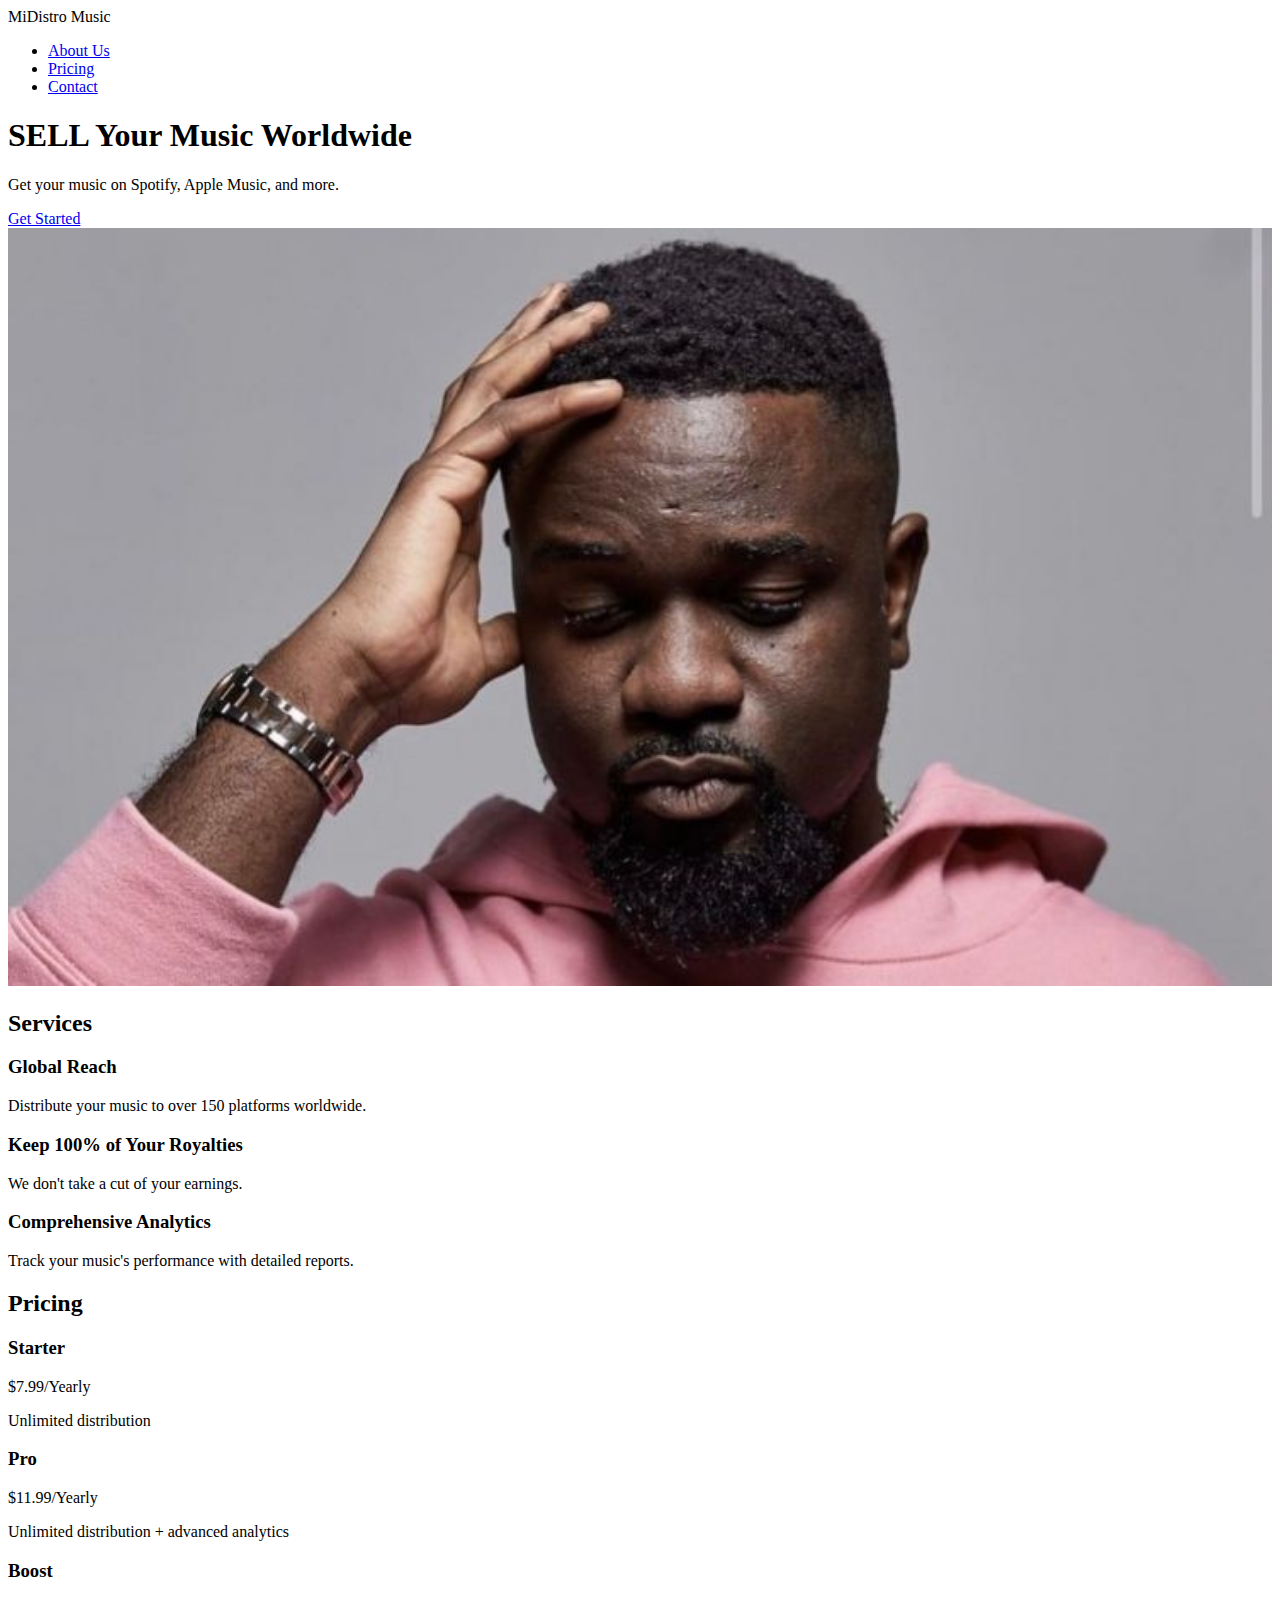
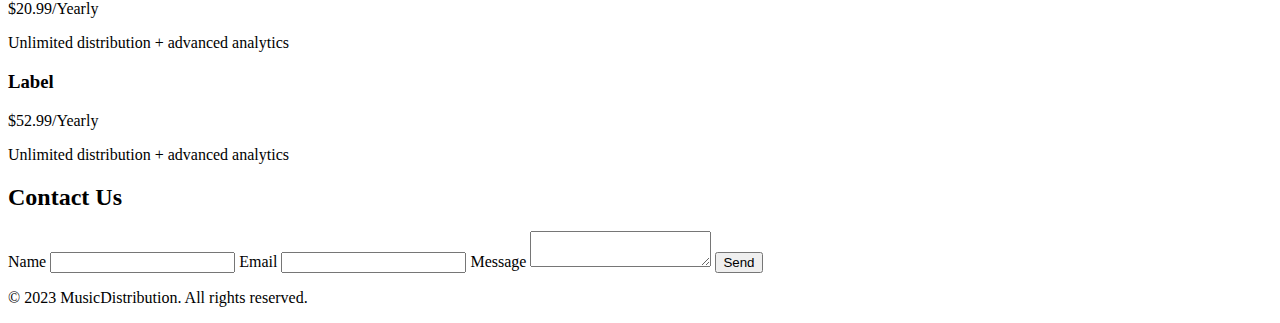
==== home.html @ 0d047609 "landing page midstromusic" ====
<!DOCTYPE html>
<html lang="en">
<head>
    <meta charset="UTF-8">
    <meta name="viewport" content="width=device-width, initial-scale=1.0">
    <title>Music Distribution Landing Page</title>
    <link rel="stylesheet" href="styles.css">
</head>
<body>
    <header>
        <nav>
            <div class="logo">MiDistro Music</div>
            <ul>
                <li><a href="#about">About Us</a></li>
                <li><a href="#pricing">Pricing</a></li>
                <li><a href="#contact">Contact</a></li>
            </ul>
        </nav>
    </header>
    <section class="hero">
        <div class="hero-content">
            <h1>SELL Your Music Worldwide</h1>
            <p>Get your music on Spotify, Apple Music, and more.</p>
            <a href="#signup" class="cta-button">Get Started</a>
        </div>
        <div class="slideshow-container">
            <div class="mySlides fade">
                <img src="images/sark1.jpg" style="width:100%">
            </div>
            <div class="mySlides fade">
                <img src="images/beeztrap.jpg" style="width:100%">
            </div>
            <div class="mySlides fade">
                <img src="images/kwesi.jpg" style="width:100%">
            </div>
        </div>
    </section>
    <script>
        let slideIndex = 0;
        showSlides();

        function showSlides() {
            let i;
            let slides = document.getElementsByClassName("mySlides");
            for (i = 0; i < slides.length; i++) {
                slides[i].style.display = "none";  
            }
            slideIndex++;
            if (slideIndex > slides.length) {slideIndex = 1}    
            slides[slideIndex-1].style.display = "block";  
            setTimeout(showSlides, 2000); // Change image every 2 seconds
        }
    </script>
    <section id="features">
        <h2>Services</h2>
        <div class="feature">
            <h3>Global Reach</h3>
            <p>Distribute your music to over 150 platforms worldwide.</p>
        </div>
        <div class="feature">
            <h3>Keep 100% of Your Royalties</h3>
            <p>We don't take a cut of your earnings.</p>
        </div>
        <div class="feature">
            <h3>Comprehensive Analytics</h3>
            <p>Track your music's performance with detailed reports.</p>
        </div>
    </section>
    <section id="pricing">
        <h2>Pricing</h2>
        <div class="pricing-plan">
            <h3>Starter</h3>
            <p>$7.99/Yearly</p>
            <p>Unlimited distribution</p>
        </div>
        <div class="pricing-plan">
            <h3>Pro</h3>
            <p>$11.99/Yearly</p>
            <p>Unlimited distribution + advanced analytics</p>
        </div>
        <div class="pricing-plan">
            <h3>Boost</h3>
            <p>$20.99/Yearly</p>
            <p>Unlimited distribution + advanced analytics</p>
        </div>
        <div class="pricing-plan">
            <h3>Label</h3>
            <p>$52.99/Yearly</p>
            <p>Unlimited distribution + advanced analytics</p>
        </div>
    </section>
    <section id="contact">
        <h2>Contact Us</h2>
        <form>
            <label for="name">Name</label>
            <input type="text" id="name" name="name" required>
            <label for="email">Email</label>
            <input type="email" id="email" name="email" required>
            <label for="message">Message</label>
            <textarea id="message" name="message" required></textarea>
            <button type="submit">Send</button>
            <link rel="stylesheet" href="style.css">
        </form>
    </section>
    <footer>
        <p>&copy; 2023 MusicDistribution. All rights reserved.</p>
    </footer>
    <script src="scripts.js"></script>
</body>
</html>
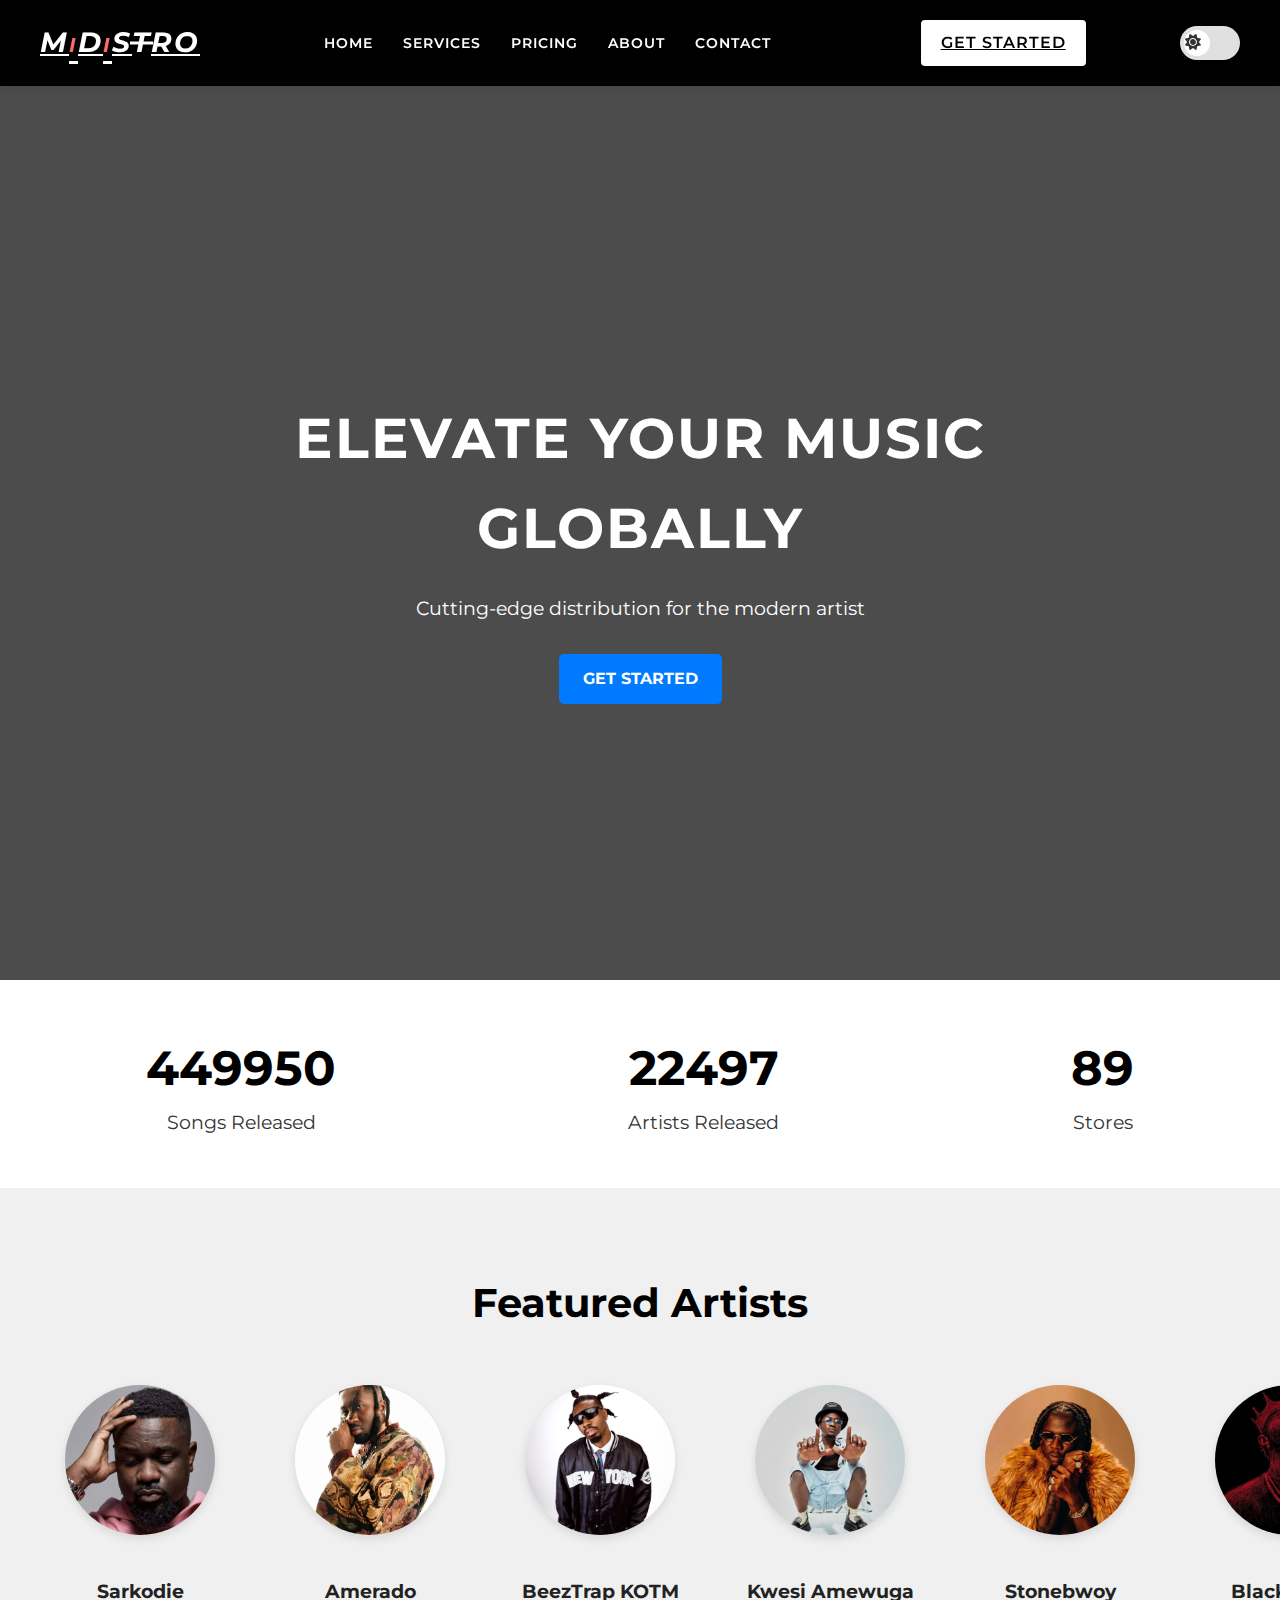
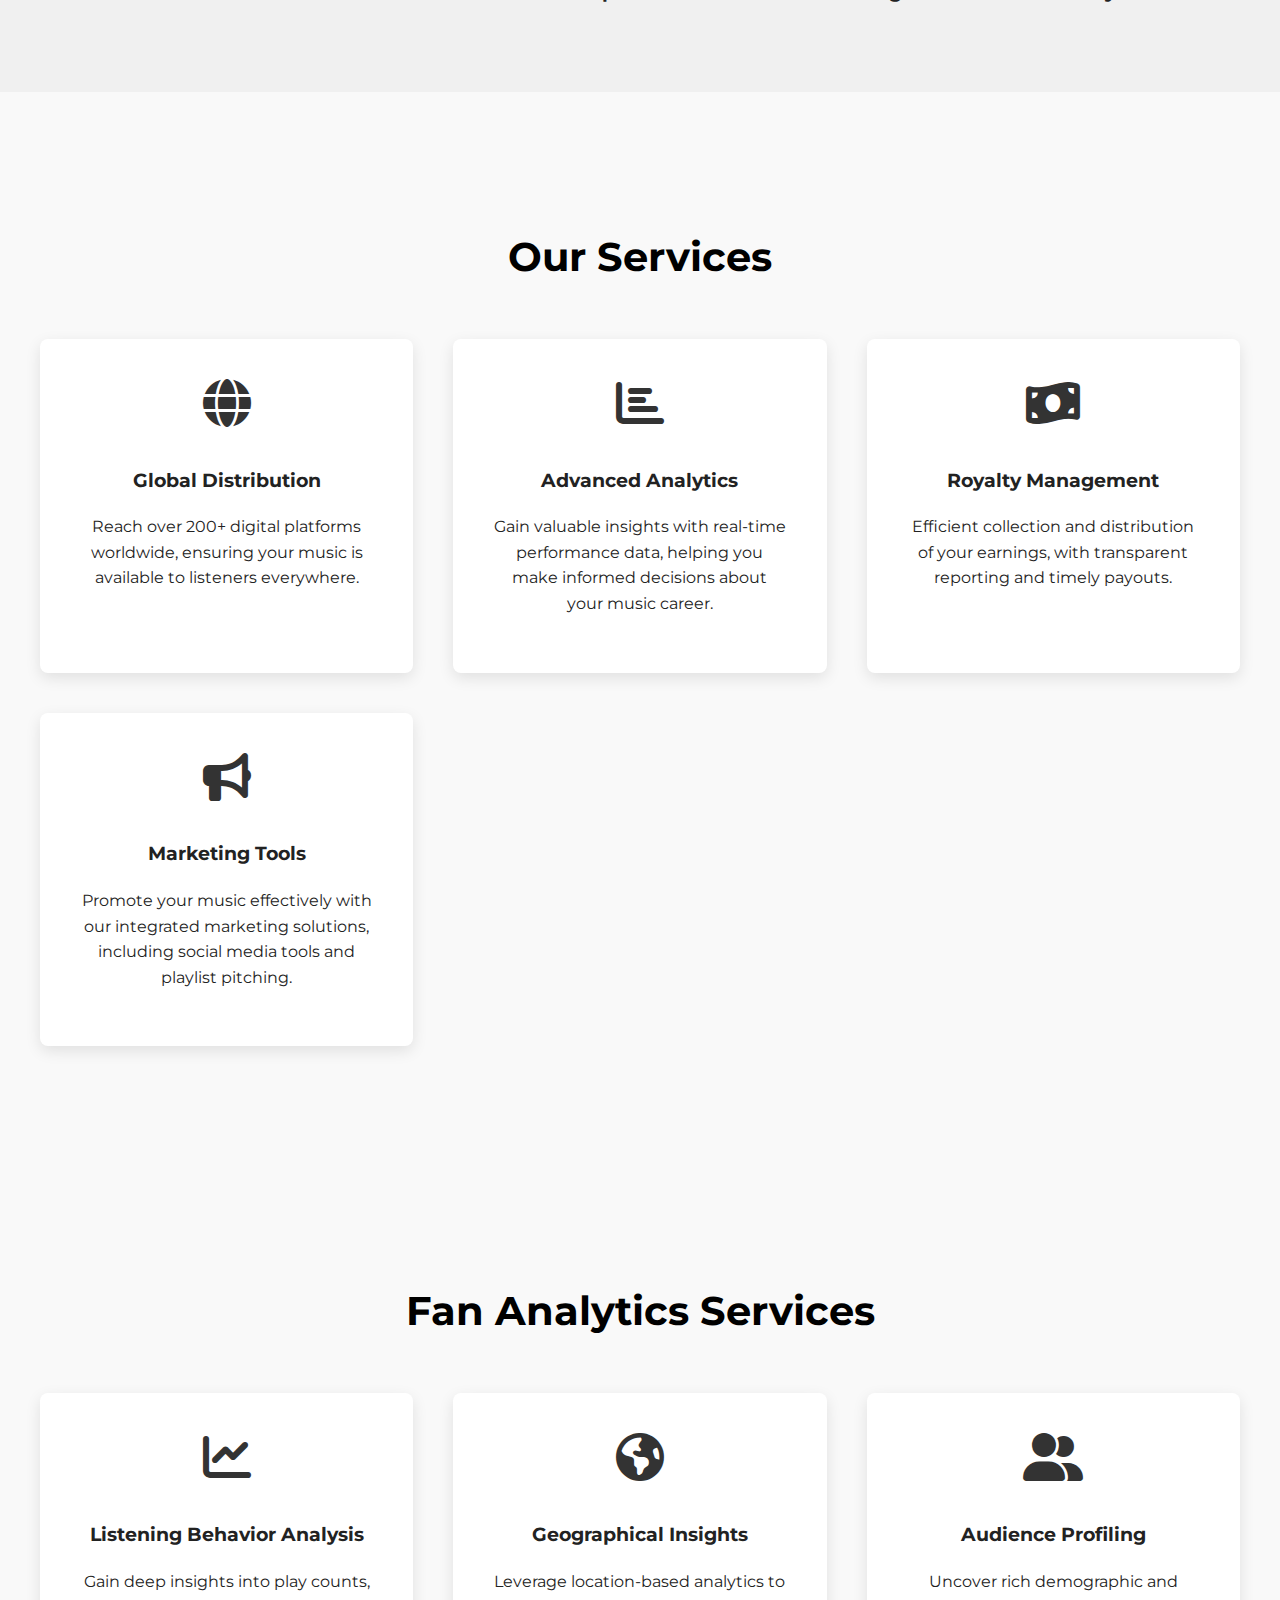
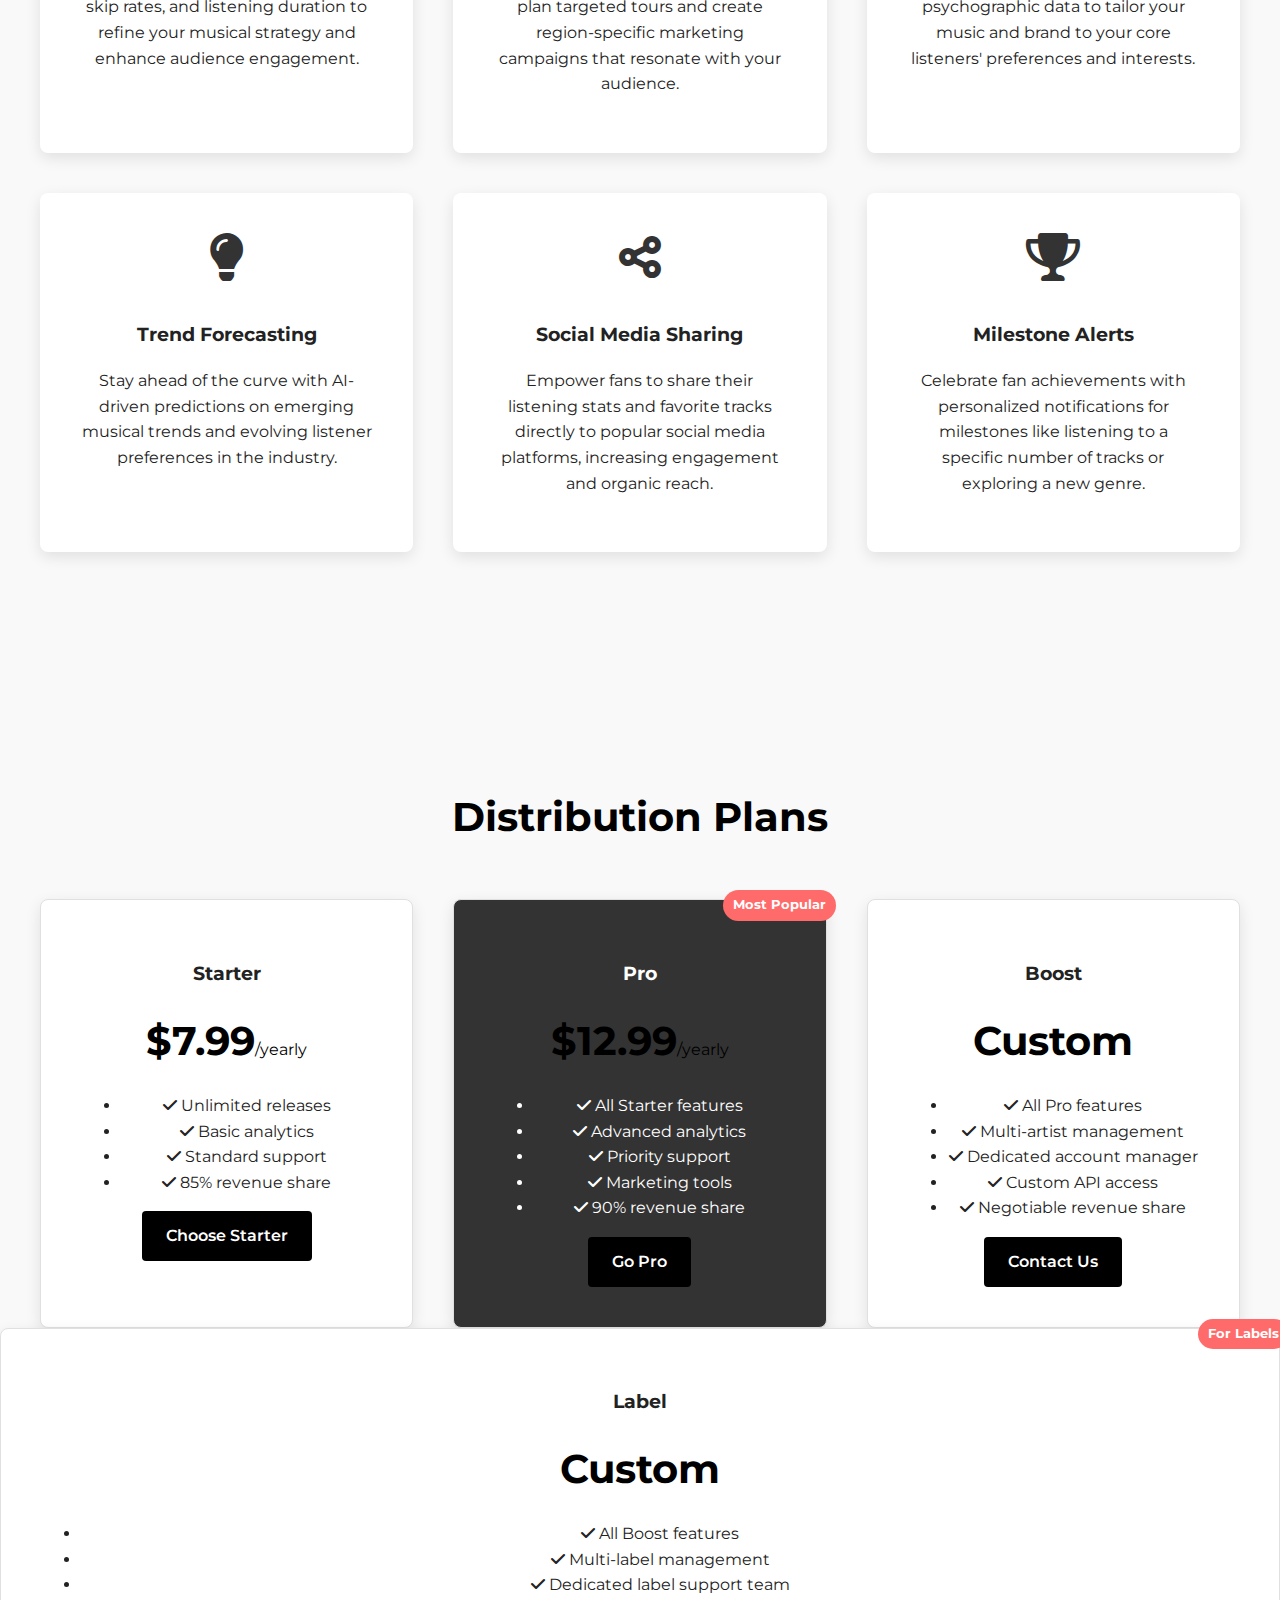
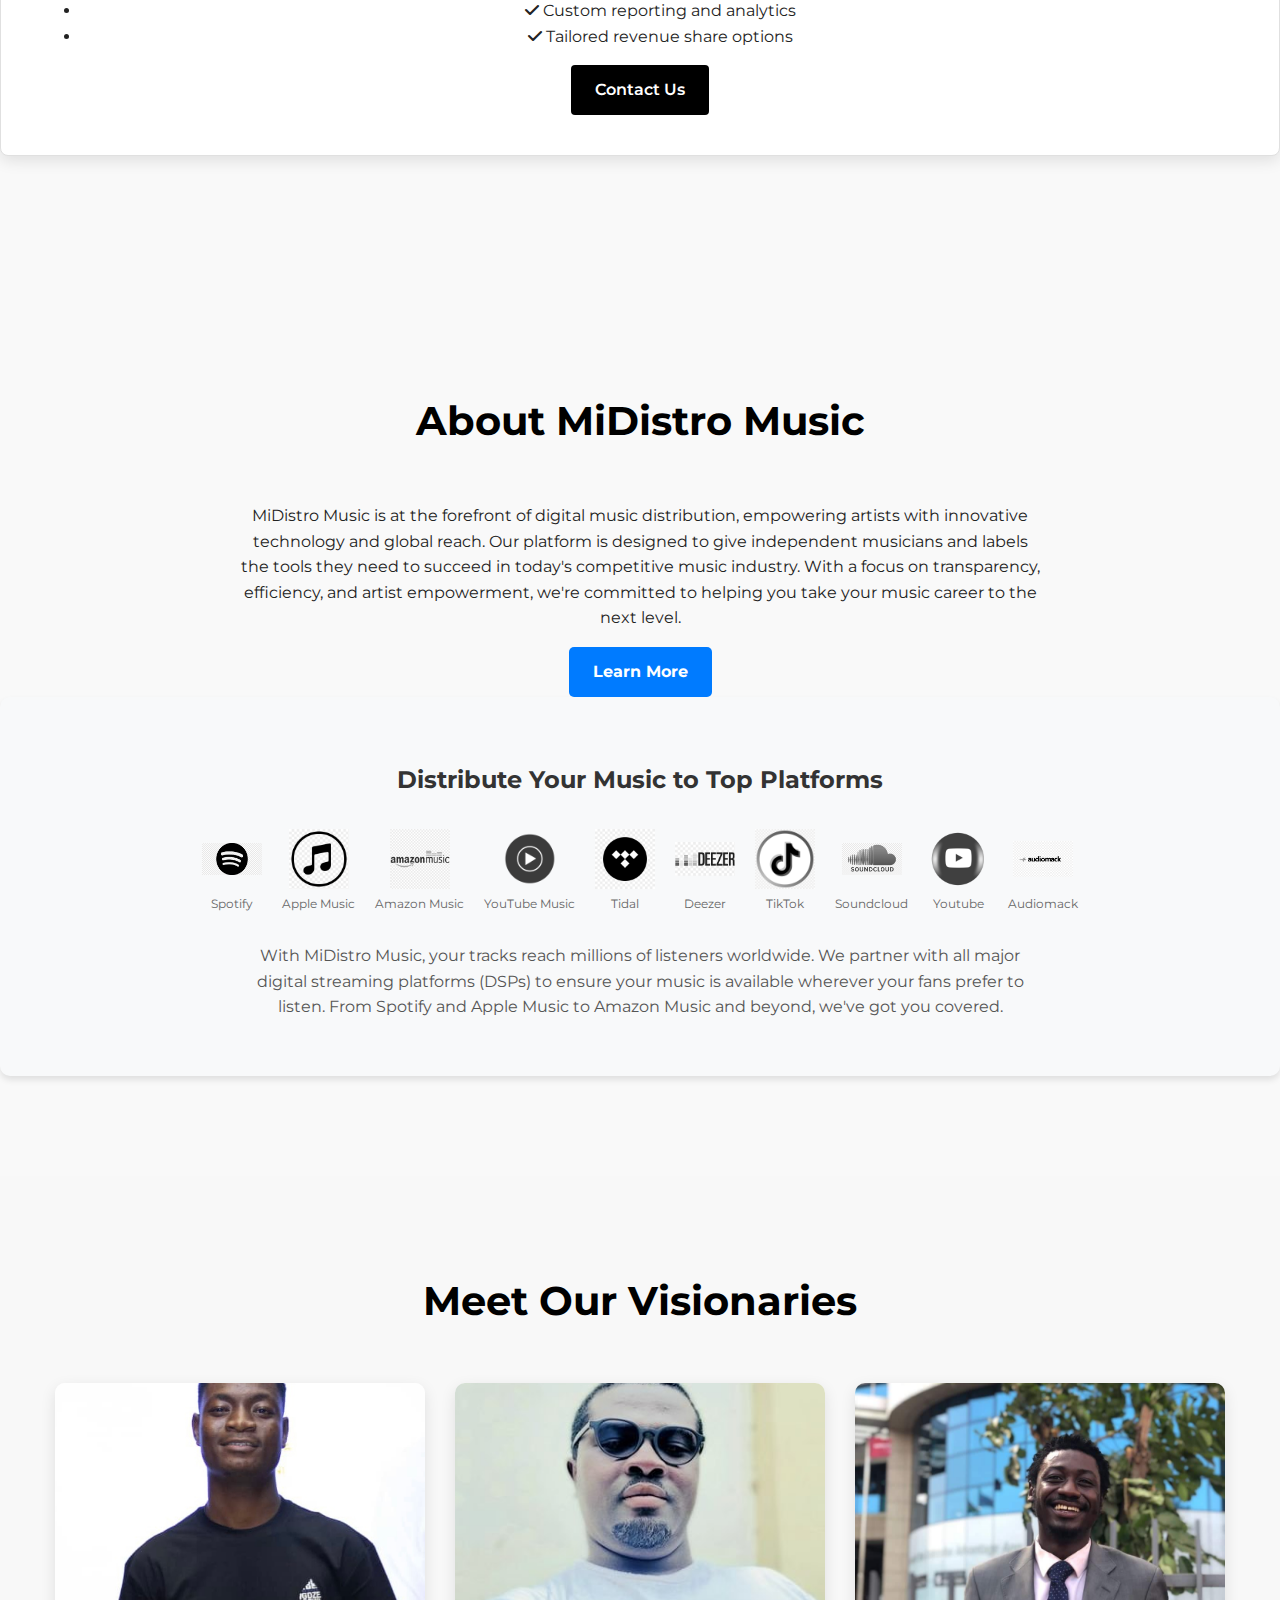
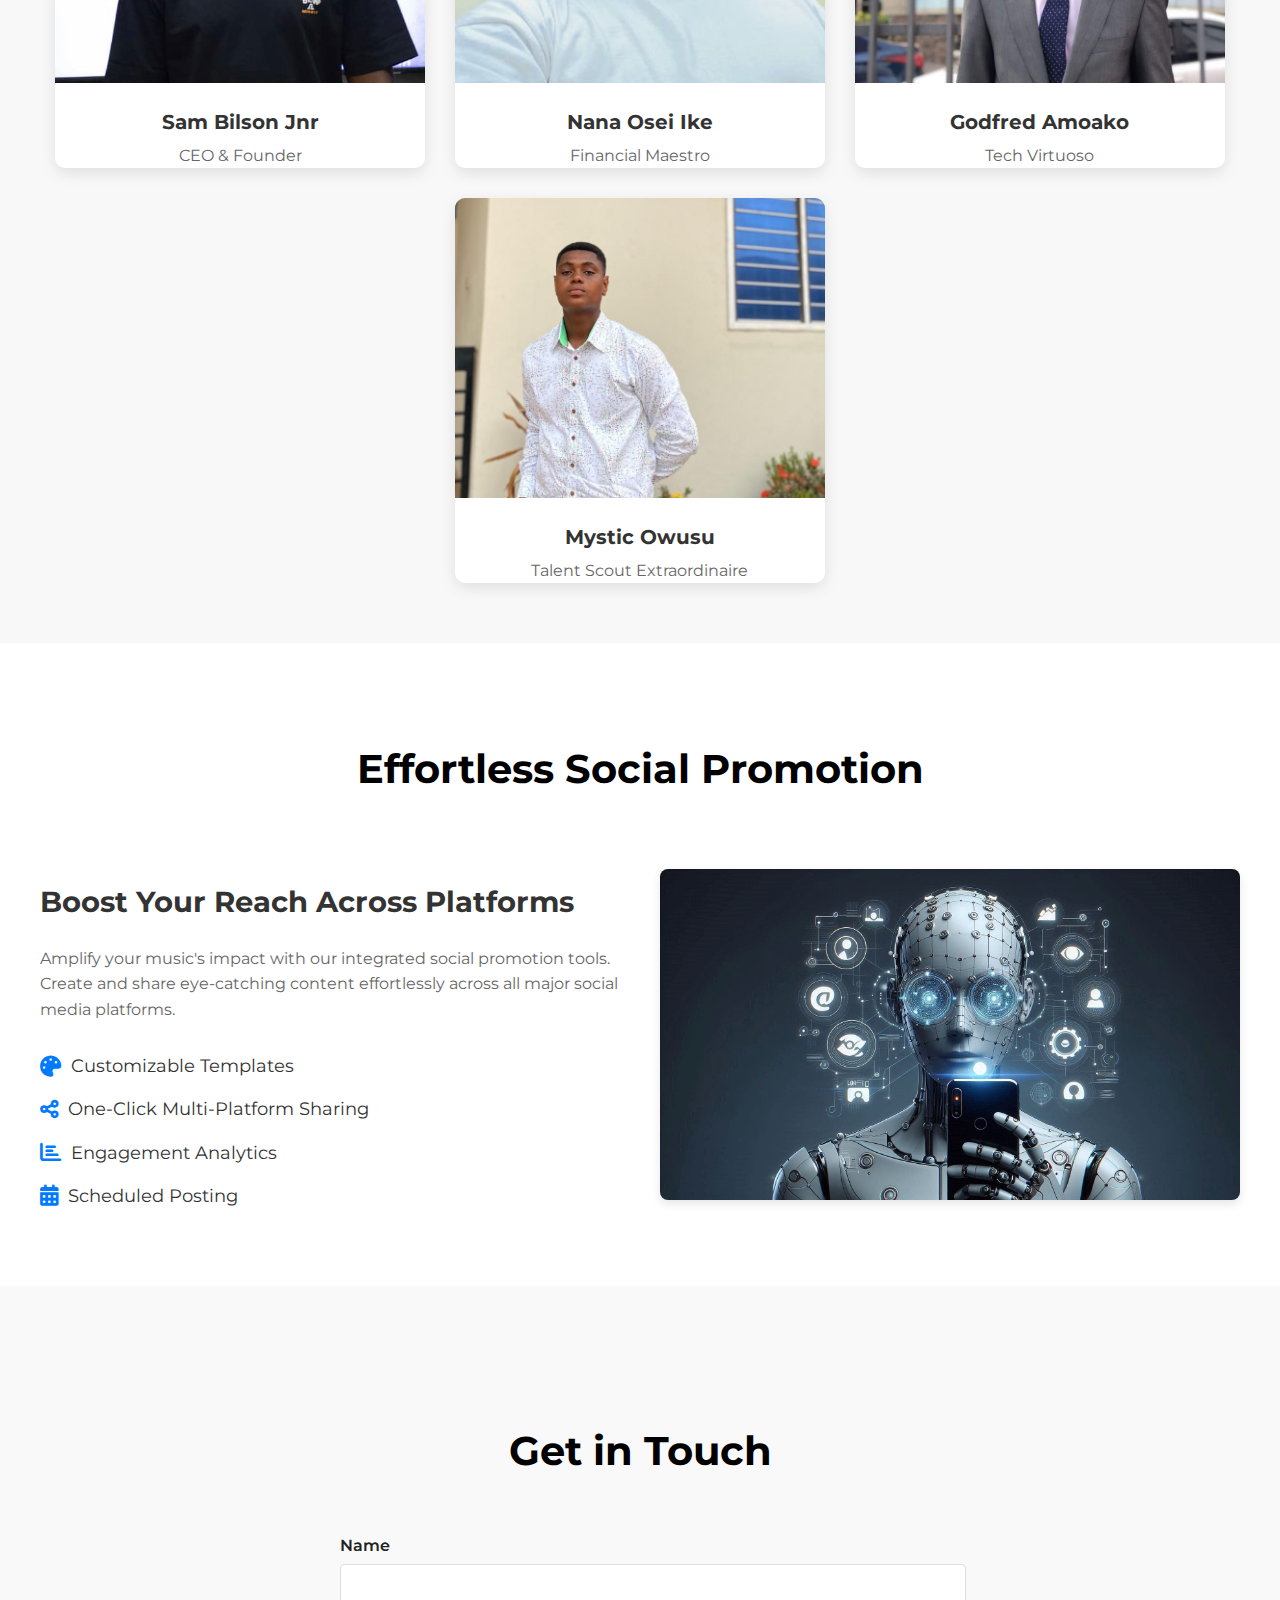
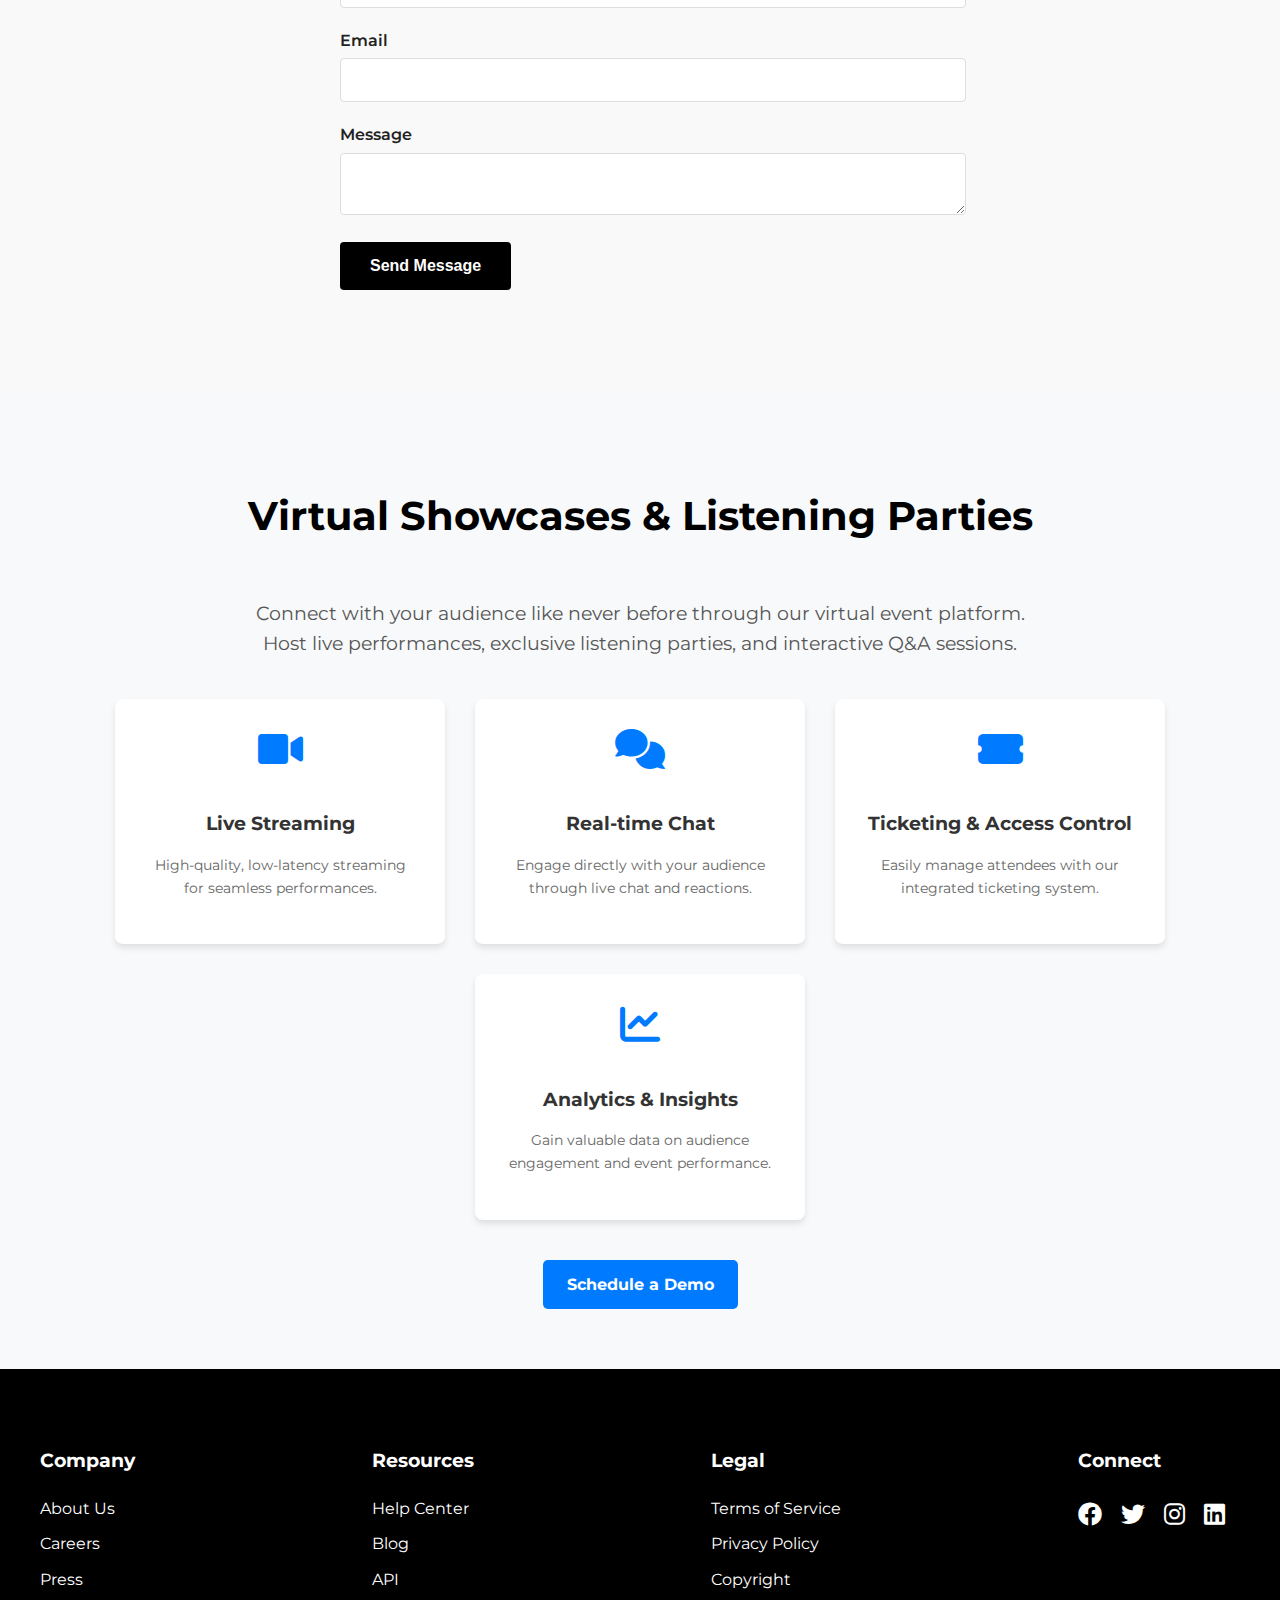
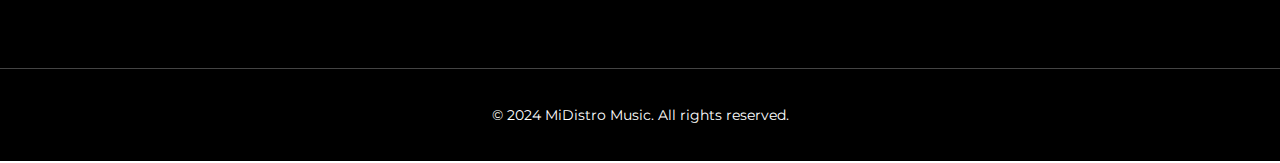
==== commit 9f35cc70: "home html" ====
--- a/home.html
+++ b/home.html
@@ -3,108 +3,1322 @@
 <head>
     <meta charset="UTF-8">
     <meta name="viewport" content="width=device-width, initial-scale=1.0">
-    <title>Music Distribution Landing Page</title>
+    <title>MiDistro Music - Advanced Global Music Distribution</title>
     <link rel="stylesheet" href="styles.css">
+    <link rel="stylesheet" href="https://cdnjs.cloudflare.com/ajax/libs/font-awesome/6.0.0-beta3/css/all.min.css">
+    <link href="https://fonts.googleapis.com/css2?family=Montserrat:wght@300;400;600;700&display=swap" rel="stylesheet">
+    <style>
+        :root {
+            --primary-color: #000000;
+            --secondary-color: #FFFFFF;
+            --accent-color: #333333;
+            --text-color: #222222;
+        }
+        body {
+            font-family: 'Montserrat', sans-serif;
+            color: var(--text-color);
+            background-color: var(--secondary-color);
+            line-height: 1.6;
+            margin: 0;
+            padding: 0;
+        }
+        header {
+            background-color: var(--primary-color);
+            padding: 20px 0;
+            position: fixed;
+            width: 100%;
+            top: 0;
+            z-index: 1000;
+            box-shadow: 0 2px 10px rgba(0,0,0,0.1);
+        }
+        nav {
+            display: flex;
+            justify-content: space-between;
+            align-items: center;
+            max-width: 1200px;
+            margin: 0 auto;
+            padding: 0 20px;
+        }
+        .logo {
+            font-size: 28px;
+            font-weight: 700;
+            color: var(--secondary-color);
+            text-decoration: none;
+            letter-spacing: 2px;
+            text-transform: uppercase;
+            font-style: italic;
+            text-shadow: 2px 2px 4px rgba(0,0,0,0.3);
+            transition: all 0.3s ease;
+        }
+        .logo:hover {
+            transform: scale(1.05);
+            text-shadow: 3px 3px 6px rgba(0,0,0,0.5);
+        }
+        .logo .highlight-i,
+        .logo .highlight-t {
+            display: inline-block;
+            position: relative;
+        }
+        .logo .highlight-i {
+            font-size: 0.7em;
+            color: #ff6b6b;
+        }
+        .logo .highlight-i::after {
+            content: '';
+            position: absolute;
+            width: 100%;
+            height: 3px;
+            background-color: var(--secondary-color);
+            bottom: -2px;
+            left: 0;
+        }
+        .logo .highlight-t::before {
+            content: '';
+            position: absolute;
+            width: 120%;
+            height: 3px;
+            background-color: var(--secondary-color);
+            top: 50%;
+            left: -10%;
+            transform: translateY(-50%);
+        }
+        nav ul {
+            display: flex;
+            list-style-type: none;
+            margin: 0;
+            padding: 0;
+        }
+        nav ul li {
+            margin-left: 30px;
+        }
+        nav ul li a {
+            color: var(--secondary-color);
+            text-decoration: none;
+            font-weight: 600;
+            font-size: 14px;
+            text-transform: uppercase;
+            letter-spacing: 1px;
+            transition: color 0.3s ease;
+        }
+        nav ul li a:hover {
+            color: #888;
+        }
+        .cta-buttons {
+            display: flex;
+            align-items: center;
+        }
+        .login-btn, .signup-btn {
+            padding: 10px 20px;
+            border-radius: 4px;
+            font-weight: 600;
+            text-transform: uppercase;
+            letter-spacing: 1px;
+            transition: all 0.3s ease;
+        }
+        .login-btn {
+            color: var(--secondary-color);
+            margin-right: 15px;
+        }
+        .signup-btn {
+            background-color: var(--secondary-color);
+            color: var(--primary-color);
+        }
+        .signup-btn:hover {
+            background-color: #f0f0f0;
+        }
+        .main-content {
+            padding-top: 80px;
+        }
+        .hero {
+            background: linear-gradient(rgba(0,0,0,0.7), rgba(0,0,0,0.7)), url('images/hero-bg.jpg') no-repeat center center/cover;
+            height: 100vh;
+            display: flex;
+            align-items: center;
+            justify-content: center;
+            text-align: center;
+            color: var(--secondary-color);
+        }
+        .hero-content {
+            max-width: 800px;
+            padding: 0 20px;
+        }
+        .hero h1 {
+            font-size: 3.5rem;
+            margin-bottom: 20px;
+            text-transform: uppercase;
+            letter-spacing: 2px;
+        }
+        .hero p {
+            font-size: 1.2rem;
+            margin-bottom: 30px;
+        }
+        .cta-button {
+            display: inline-block;
+            padding: 15px 30px;
+            background-color: var(--secondary-color);
+            color: var(--primary-color);
+            text-decoration: none;
+            font-weight: 600;
+            border-radius: 4px;
+            transition: all 0.3s ease;
+        }
+        .cta-button:hover {
+            background-color: var(--accent-color);
+            color: var(--secondary-color);
+        }
+        .section {
+            padding: 100px 0;
+            background-color: #f9f9f9;
+        }
+        .section h2 {
+            text-align: center;
+            font-size: 2.5rem;
+            margin-bottom: 50px;
+            color: var(--primary-color);
+        }
+        .services-grid, .pricing-grid {
+            display: grid;
+            grid-template-columns: repeat(auto-fit, minmax(280px, 1fr));
+            gap: 40px;
+            max-width: 1200px;
+            margin: 0 auto;
+            padding: 0 20px;
+        }
+        .service-item, .pricing-plan {
+            background-color: var(--secondary-color);
+            padding: 40px;
+            border-radius: 8px;
+            text-align: center;
+            transition: all 0.3s ease;
+            box-shadow: 0 5px 15px rgba(0,0,0,0.1);
+        }
+        .service-item:hover, .pricing-plan:hover {
+            transform: translateY(-5px);
+            box-shadow: 0 8px 20px rgba(0,0,0,0.15);
+        }
+        .service-item i {
+            font-size: 3rem;
+            color: var(--accent-color);
+            margin-bottom: 20px;
+        }
+        .pricing-plan {
+            border: 1px solid #e0e0e0;
+            position: relative;
+        }
+        .pricing-plan.featured {
+            background-color: var(--accent-color);
+            color: var(--secondary-color);
+        }
+        .price {
+            font-size: 2.5rem;
+            font-weight: 700;
+            margin: 20px 0;
+            color: var(--primary-color);
+        }
+        .price span {
+            font-size: 1rem;
+            font-weight: 400;
+        }
+        .plan-btn {
+            display: inline-block;
+            padding: 12px 24px;
+            background-color: var(--primary-color);
+            color: var(--secondary-color);
+            text-decoration: none;
+            border-radius: 4px;
+            transition: all 0.3s ease;
+            font-weight: 600;
+        }
+        .plan-btn:hover {
+            background-color: var(--accent-color);
+        }
+        .plan-label {
+            position: absolute;
+            top: -10px;
+            right: -10px;
+            background-color: #ff6b6b;
+            color: white;
+            padding: 5px 10px;
+            font-size: 0.8rem;
+            font-weight: bold;
+            border-radius: 20px;
+        }
+        .about-content {
+            max-width: 800px;
+            margin: 0 auto;
+            text-align: center;
+            padding: 0 20px;
+        }
+        .contact-form {
+            max-width: 600px;
+            margin: 0 auto;
+            padding: 0 20px;
+        }
+        .form-group {
+            margin-bottom: 20px;
+        }
+        .form-group label {
+            display: block;
+            margin-bottom: 5px;
+            font-weight: 600;
+        }
+        .form-group input,
+        .form-group textarea {
+            width: 100%;
+            padding: 12px;
+            border: 1px solid #ddd;
+            border-radius: 4px;
+            font-size: 1rem;
+        }
+        .submit-btn {
+            background-color: var(--primary-color);
+            color: var(--secondary-color);
+            border: none;
+            padding: 15px 30px;
+            font-size: 1rem;
+            font-weight: 600;
+            border-radius: 4px;
+            cursor: pointer;
+            transition: all 0.3s ease;
+        }
+        .submit-btn:hover {
+            background-color: var(--accent-color);
+        }
+        footer {
+            background-color: var(--primary-color);
+            color: var(--secondary-color);
+            padding: 50px 0 20px;
+        }
+        .footer-content {
+            display: flex;
+            justify-content: space-between;
+            flex-wrap: wrap;
+            max-width: 1200px;
+            margin: 0 auto;
+            padding: 0 20px;
+        }
+        .footer-section {
+            margin-bottom: 30px;
+        }
+        .footer-section h4 {
+            margin-bottom: 20px;
+            font-size: 1.2rem;
+        }
+        .footer-section ul {
+            list-style-type: none;
+            padding: 0;
+        }
+        .footer-section ul li {
+            margin-bottom: 10px;
+        }
+        .footer-section ul li a {
+            color: var(--secondary-color);
+            text-decoration: none;
+            transition: color 0.3s ease;
+        }
+        .footer-section ul li a:hover {
+            color: #888;
+        }
+        .social-icons a {
+            color: var(--secondary-color);
+            font-size: 1.5rem;
+            margin-right: 15px;
+            transition: color 0.3s ease;
+        }
+        .social-icons a:hover {
+            color: #888;
+        }
+        .footer-bottom {
+            text-align: center;
+            margin-top: 30px;
+            padding-top: 20px;
+            border-top: 1px solid #444;
+            font-size: 0.9rem;
+        }
+        .stats-container {
+            display: flex;
+            justify-content: space-around;
+            margin-top: 50px;
+            margin-bottom: 50px;
+        }
+        .stat-item {
+            text-align: center;
+        }
+        .stat-number {
+            font-size: 3rem;
+            font-weight: bold;
+            color: var(--primary-color);
+        }
+        .stat-label {
+            font-size: 1.2rem;
+            color: var(--accent-color);
+        }
+        .featured-artists {
+            padding: 50px 0;
+            background-color: #f0f0f0;
+            overflow: hidden;
+        }
+        .featured-artists h2 {
+            text-align: center;
+            font-size: 2.5rem;
+            margin-bottom: 30px;
+            color: var(--primary-color);
+        }
+        .artist-grid {
+            display: flex;
+            gap: 30px;
+            padding: 20px;
+            max-width: 1200px;
+            margin: 0 auto;
+            animation: scroll 30s linear infinite;
+        }
+        .artist-item {
+            flex: 0 0 auto;
+            width: 200px;
+            text-align: center;
+        }
+        .artist-item img {
+            width: 150px;
+            height: 150px;
+            border-radius: 50%;
+            object-fit: cover;
+            margin-bottom: 15px;
+            box-shadow: 0 4px 10px rgba(0,0,0,0.1);
+        }
+        .artist-item h3 {
+            font-size: 1.2rem;
+            margin-bottom: 5px;
+        }
+        .artist-item p {
+            font-size: 0.9rem;
+            color: #666;
+        }
+        @keyframes scroll {
+            0% {
+                transform: translateX(0);
+            }
+            100% {
+                transform: translateX(-100%);
+            }
+        }
+    </style>
 </head>
 <body>
     <header>
         <nav>
-            <div class="logo">MiDistro Music</div>
+            <div class="logo">
+                <a href="#home" style="color: white;">M<span class="highlight-i">i</span>D<span class="highlight-i">i</span>s<span class="highlight-t">t</span>ro</a>
+            </div>
             <ul>
-                <li><a href="#about">About Us</a></li>
+                <li><a href="#home">Home</a></li>
+                <li><a href="#services">Services</a></li>
                 <li><a href="#pricing">Pricing</a></li>
+                <li><a href="#about">About</a></li>
                 <li><a href="#contact">Contact</a></li>
             </ul>
+            <div class="cta-buttons">
+                <a href="#login" class="login-btn"></a>
+                <a href="#signup" class="signup-btn">GET STARTED</a>
+            </div>
+            <div class="theme-switch-wrapper">
+                <label class="theme-switch" for="checkbox">
+                    <input type="checkbox" id="checkbox" />
+                    <div class="slider round">
+                        <span class="sun"><i class="fas fa-sun"></i></span>
+                        <span class="moon"><i class="fas fa-moon"></i></span>
+                    </div>
+                </label>
+            </div>
+            <style>
+                .theme-switch-wrapper {
+                    display: flex;
+                    align-items: center;
+                }
+                .theme-switch {
+                    display: inline-block;
+                    height: 34px;
+                    position: relative;
+                    width: 60px;
+                }
+                .theme-switch input {
+                    display: none;
+                }
+                .slider {
+                    background-color: #e0e0e0;
+                    bottom: 0;
+                    cursor: pointer;
+                    left: 0;
+                    position: absolute;
+                    right: 0;
+                    top: 0;
+                    transition: .4s;
+                }
+                .slider:before {
+                    background-color: #fff;
+                    bottom: 4px;
+                    content: "";
+                    height: 26px;
+                    left: 4px;
+                    position: absolute;
+                    transition: .4s;
+                    width: 26px;
+                }
+                input:checked + .slider {
+                    background-color: #333;
+                }
+                input:checked + .slider:before {
+                    transform: translateX(26px);
+                }
+                .slider.round {
+                    border-radius: 34px;
+                }
+                .slider.round:before {
+                    border-radius: 50%;
+                }
+                .slider .sun, .slider .moon {
+                    position: absolute;
+                    top: 50%;
+                    transform: translateY(-50%);
+                    font-size: 16px;
+                    transition: .4s;
+                }
+                .slider .sun {
+                    left: 5px;
+                    color: #333;
+                }
+                .slider .moon {
+                    right: 5px;
+                    color: #fff;
+                    opacity: 0;
+                }
+                input:checked + .slider .sun {
+                    opacity: 0;
+                }
+                input:checked + .slider .moon {
+                    opacity: 1;
+                }
+            </style>
         </nav>
     </header>
-    <section class="hero">
-        <div class="hero-content">
-            <h1>SELL Your Music Worldwide</h1>
-            <p>Get your music on Spotify, Apple Music, and more.</p>
-            <a href="#signup" class="cta-button">Get Started</a>
+
+    <main class="main-content">
+<section id="home" class="hero" style="background-image: linear-gradient(rgba(0,0,0,0.7), rgba(0,0,0,0.7)), url('images/hero-bg.jpg');">
+    <div class="hero-content">
+        <h1>Elevate Your Music Globally</h1>
+        <p>Cutting-edge distribution for the modern artist</p>
+        <a href="#signup" class="cta-button">GET STARTED</a>
+    </div>
+</section>
+
+        <div class="stats-container">
+            <div class="stat-item">
+                <div class="stat-number" id="songs-released">0</div>
+                <div class="stat-label">Songs Released</div>
+            </div>
+            <div class="stat-item">
+                <div class="stat-number" id="artists-released">0</div>
+                <div class="stat-label">Artists Released</div>
+            </div>
+            <div class="stat-item">
+                <div class="stat-number" id="stores-count">0</div>
+                <div class="stat-label">Stores</div>
+            </div>
         </div>
-        <div class="slideshow-container">
-            <div class="mySlides fade">
-                <img src="images/sark1.jpg" style="width:100%">
-            </div>
-            <div class="mySlides fade">
-                <img src="images/beeztrap.jpg" style="width:100%">
-            </div>
-            <div class="mySlides fade">
-                <img src="images/kwesi.jpg" style="width:100%">
+
+        <section class="featured-artists">
+            <h2>Featured Artists</h2>
+            <div class="artist-grid">
+                <div class="artist-item">
+                    <img src="images/sark1.jpg" alt="Artist 1">
+                    <h3>Sarkodie</h3>
+                    <p></p>
+                </div>
+                <div class="artist-item">
+                    <img src="images/amerado.jpg" alt="Artist 2">
+                    <h3>Amerado</h3>
+                    <p></p>
+                </div>
+                <div class="artist-item">
+                    <img src="images/beeztrap.jpg" alt="Artist 3">
+                    <h3>BeezTrap KOTM</h3>
+                    <p></p>
+                </div>
+                <div class="artist-item">
+                    <img src="images/kwesi.jpg" alt="Artist 4">
+                    <h3>Kwesi Amewuga</h3>
+                    <p></p>
+                </div>
+                <div class="artist-item">
+                    <img src="images/Stonebwoy.jpeg" alt="Artist 5">
+                    <h3>Stonebwoy</h3>
+                    <p></p>
+                </div>
+                <div class="artist-item">
+                    <img src="images/Black sherif 1.jpg" alt="Artist 6">
+                    <h3>Black Sherif</h3>
+                    <p></p>
+                </div>
+                <!-- Duplicate artists for seamless scrolling -->
+                <div class="artist-item">
+                    <img src="images/Graykells.jpeg" alt="Artist 1">
+                    <h3>GrayKells</h3>
+                    <p></p>
+                </div>
+                <div class="artist-item">
+                    <img src="images/mya sima.jpg" alt="Artist 2">
+                    <h3>Mya Sima</h3>
+                    <p></p>
+                </div>
+                <div class="artist-item">
+                    <img src="images/CINA SOUL.jpeg" alt="Artist 3">
+                    <h3>Cina Soul</h3>
+                    <p></p>
+                </div>
+                <div class="artist-item">
+                    <img src="images/KIDI.jpeg" alt="Artist 4">
+                    <h3>Kidi</h3>
+                    <p></p>
+                </div>
+                <div class="artist-item">
+                    <img src="images/Kuami EUGENE.jpg" alt="Artist 5">
+                    <h3>Kuami Eugene</h3>
+                    <p></p>
+                </div>
+                <div class="artist-item">
+                    <img src="images/Sbeirg.jpg" alt="Artist 6">
+                    <h3>Sbeirg</h3>
+                    <p></p>
+                </div>
+            </div>
+        </section>
+
+        <section id="services" class="section">
+            <h2>Our Services</h2>
+            <div class="services-grid">
+                <div class="service-item">
+                    <i class="fas fa-globe"></i>
+                    <h3>Global Distribution</h3>
+                    <p>Reach over 200+ digital platforms worldwide, ensuring your music is available to listeners everywhere.</p>
+                </div>
+                <div class="service-item">
+                    <i class="fas fa-chart-bar"></i>
+                    <h3>Advanced Analytics</h3>
+                    <p>Gain valuable insights with real-time performance data, helping you make informed decisions about your music career.</p>
+                </div>
+                <div class="service-item">
+                    <i class="fas fa-money-bill-wave"></i>
+                    <h3>Royalty Management</h3>
+                    <p>Efficient collection and distribution of your earnings, with transparent reporting and timely payouts.</p>
+                </div>
+                <div class="service-item">
+                    <i class="fas fa-bullhorn"></i>
+                    <h3>Marketing Tools</h3>
+                    <p>Promote your music effectively with our integrated marketing solutions, including social media tools and playlist pitching.</p>
+                </div>
+            </div>
+        </section>
+        <section id="fan-analytics" class="section">
+            <h2>Fan Analytics Services</h2>
+            <div class="services-grid">
+                <div class="service-item">
+                    <i class="fas fa-chart-line"></i>
+                    <h3>Listening Behavior Analysis</h3>
+                    <p>Gain deep insights into play counts, skip rates, and listening duration to refine your musical strategy and enhance audience engagement.</p>
+                </div>
+                <div class="service-item">
+                    <i class="fas fa-globe-americas"></i>
+                    <h3>Geographical Insights</h3>
+                    <p>Leverage location-based analytics to plan targeted tours and create region-specific marketing campaigns that resonate with your audience.</p>
+                </div>
+                <div class="service-item">
+                    <i class="fas fa-user-friends"></i>
+                    <h3>Audience Profiling</h3>
+                    <p>Uncover rich demographic and psychographic data to tailor your music and brand to your core listeners' preferences and interests.</p>
+                </div>
+                <div class="service-item">
+                    <i class="fas fa-lightbulb"></i>
+                    <h3>Trend Forecasting</h3>
+                    <p>Stay ahead of the curve with AI-driven predictions on emerging musical trends and evolving listener preferences in the industry.</p>
+                </div>
+                <div class="service-item">
+                    <i class="fas fa-share-alt"></i>
+                    <h3>Social Media Sharing</h3>
+                    <p>Empower fans to share their listening stats and favorite tracks directly to popular social media platforms, increasing engagement and organic reach.</p>
+                </div>
+                <div class="service-item">
+                    <i class="fas fa-trophy"></i>
+                    <h3>Milestone Alerts</h3>
+                    <p>Celebrate fan achievements with personalized notifications for milestones like listening to a specific number of tracks or exploring a new genre.</p>
+                </div>
+            </div>
+        </section>
+
+        <section id="pricing" class="section">
+            <h2>Distribution Plans</h2>
+            <div class="pricing-grid">
+                <div class="pricing-plan">
+                    <h3>Starter</h3>
+                    <p class="price">$7.99<span>/yearly</span></p>
+                    <ul>
+                        <li><i class="fas fa-check"></i> Unlimited releases</li>
+                        <li><i class="fas fa-check"></i> Basic analytics</li>
+                        <li><i class="fas fa-check"></i> Standard support</li>
+                        <li><i class="fas fa-check"></i> 85% revenue share</li>
+                    </ul>
+                    <a href="#Getstarted" class="plan-btn">Choose Starter</a>
+                </div>                <div class="pricing-plan featured">
+                    <div class="plan-label">Most Popular</div>
+                    <h3>Pro</h3>
+                    <p class="price">$12.99<span>/yearly</span></p>
+                    <ul>
+                        <li><i class="fas fa-check"></i> All Starter features</li>
+                        <li><i class="fas fa-check"></i> Advanced analytics</li>
+                        <li><i class="fas fa-check"></i> Priority support</li>
+                        <li><i class="fas fa-check"></i> Marketing tools</li>
+                        <li><i class="fas fa-check"></i> 90% revenue share</li>
+                    </ul>
+                    <a href="#Getstarted" class="plan-btn">Go Pro</a>
+                </div>                <div class="pricing-plan">
+                    <h3>Boost</h3>
+                    <p class="price">Custom</p>
+                    <ul>
+                        <li><i class="fas fa-check"></i> All Pro features</li>
+                        <li><i class="fas fa-check"></i> Multi-artist management</li>
+                        <li><i class="fas fa-check"></i> Dedicated account manager</li>
+                        <li><i class="fas fa-check"></i> Custom API access</li>
+                        <li><i class="fas fa-check"></i> Negotiable revenue share</li>
+                    </ul>
+                    <a href="#contact" class="plan-btn">Contact Us</a>
+                </div>
+            </div>
+            <div class="pricing-plan">
+                <div class="plan-label">For Labels</div>
+                <h3>Label</h3>
+                <p class="price">Custom</p>
+                <ul>
+                    <li><i class="fas fa-check"></i> All Boost features</li>
+                    <li><i class="fas fa-check"></i> Multi-label management</li>
+                    <li><i class="fas fa-check"></i> Dedicated label support team</li>
+                    <li><i class="fas fa-check"></i> Custom reporting and analytics</li>
+                    <li><i class="fas fa-check"></i> Tailored revenue share options</li>
+                </ul>
+                <a href="#contact" class="plan-btn">Contact Us</a>
+            </div>
+        </section>
+
+        <section id="about" class="section">
+            <h2>About MiDistro Music</h2>
+            <div class="about-content">
+                <p>MiDistro Music is at the forefront of digital music distribution, empowering artists with innovative technology and global reach. Our platform is designed to give independent musicians and labels the tools they need to succeed in today's competitive music industry. With a focus on transparency, efficiency, and artist empowerment, we're committed to helping you take your music career to the next level.</p>
+                <a href="#learn-more" class="cta-button">Learn More</a>
+            </div>
+            <div class="dsp-logos">
+                <h3>Distribute Your Music to Top Platforms</h3>
+                <div class="logo-container">
+                    <div class="logo-wrapper">
+                        <img src="images/spotify new.png" alt="Spotify" class="dsp-logo">
+                        <span class="logo-name">Spotify</span>
+                    </div>
+                    <div class="logo-wrapper">
+                        <img src="images/apple music new.png" alt="Apple Music" class="dsp-logo">
+                        <span class="logo-name">Apple Music</span>
+                    </div>
+                    <div class="logo-wrapper">
+                        <img src="images/amazon-music.png" alt="Amazon Music" class="dsp-logo">
+                        <span class="logo-name">Amazon Music</span>
+                    </div>
+                    <div class="logo-wrapper">
+                        <img src="images/YouTubeMusic.png" alt="YouTube Music" class="dsp-logo">
+                        <span class="logo-name">YouTube Music</span>
+                    </div>
+                    <div class="logo-wrapper">
+                        <img src="images/tidal.png" alt="Tidal" class="dsp-logo">
+                        <span class="logo-name">Tidal</span>
+                    </div>
+                    <div class="logo-wrapper">
+                        <img src="images/deezer.png" alt="Deezer" class="dsp-logo">
+                        <span class="logo-name">Deezer</span>
+                    </div>
+                    <div class="logo-wrapper">
+                        <img src="images/Tiktok.png" alt="TikTok" class="dsp-logo">
+                        <span class="logo-name">TikTok</span>
+                    </div>
+                    <div class="logo-wrapper">
+                        <img src="images/soundcloud.png" alt="Soundcloud" class="dsp-logo">
+                        <span class="logo-name">Soundcloud</span>
+                    </div>
+                    <div class="logo-wrapper">
+                        <img src="images/youtube.png" alt="Youtube" class="dsp-logo">
+                        <span class="logo-name">Youtube</span>
+                    </div>
+                    <div class="logo-wrapper">
+                        <img src="images/audiomack.png" alt="Audiomack" class="dsp-logo">
+                        <span class="logo-name">Audiomack</span>
+                    </div>
+                </div>
+                <p class="dsp-description">With MiDistro Music, your tracks reach millions of listeners worldwide. We partner with all major digital streaming platforms (DSPs) to ensure your music is available wherever your fans prefer to listen. From Spotify and Apple Music to Amazon Music and beyond, we've got you covered.</p>
+            </div>
+            <style>
+                .dsp-logos {
+                    background-color: #f8f9fa;
+                    padding: 40px;
+                    border-radius: 10px;
+                    box-shadow: 0 4px 6px rgba(0, 0, 0, 0.1);
+                }
+                .dsp-logos h3 {
+                    text-align: center;
+                    margin-bottom: 30px;
+                    font-size: 24px;
+                    color: #333;
+                }
+                .logo-container {
+                    display: flex;
+                    flex-wrap: wrap;
+                    justify-content: center;
+                    gap: 20px;
+                }
+                .logo-wrapper {
+                    display: flex;
+                    flex-direction: column;
+                    align-items: center;
+                    transition: transform 0.3s ease;
+                }
+                .logo-wrapper:hover {
+                    transform: scale(1.05);
+                }
+                .dsp-logo {
+                    width: 60px;
+                    height: 60px;
+                    object-fit: contain;
+                    filter: grayscale(100%);
+                    transition: filter 0.3s ease;
+                }
+                .logo-wrapper:hover .dsp-logo {
+                    filter: grayscale(0%);
+                }
+                .logo-name {
+                    margin-top: 5px;
+                    font-size: 12px;
+                    color: #666;
+                }
+                .dsp-description {
+                    text-align: center;
+                    margin-top: 30px;
+                    color: #555;
+                    line-height: 1.6;
+                    max-width: 800px;
+                    margin-left: auto;
+                    margin-right: auto;
+                }
+            </style>
+        </section>
+
+        <section id="team" class="section">
+            <h2>Meet Our Visionaries</h2>
+            <div class="team-container">
+                <!-- Team member 1 -->
+                <div class="team-member">
+                    <div class="member-image">
+                        <img src="images/Sam.JPG" alt="Sam Bilson Jnr" class="team-photo">
+                        <div class="member-overlay">
+                            <div class="member-bio">
+                                <p>Revolutionizing the music industry with innovative solutions</p>
+                                <div class="social-icons">
+                                    <a href="#" class="social-icon"><i class="fab fa-instagram"></i></a>
+                                    <a href="#" class="social-icon"><i class="fab fa-twitter"></i></a>
+                                    <a href="#" class="social-icon"><i class="fab fa-facebook"></i></a>
+                                    <a href="#" class="social-icon"><i class="fab fa-github"></i></a>
+                                    <a href="#" class="social-icon"><i class="fab fa-linkedi"></i></a>
+                                </div>
+                            </div>
+                        </div>
+                    </div>
+                    <h3 class="team-name">Sam Bilson Jnr</h3>
+                    <p class="team-position">CEO & Founder</p>
+                </div>
+                <!-- Team member 2 -->
+                <div class="team-member">
+                    <div class="member-image">
+                        <img src="images/Osei Ike.jpg" alt="Nana Osei Ike" class="team-photo">
+                        <div class="member-overlay">
+                            <div class="member-bio">
+                                <p>Empowering artists worldwide through financial expertise</p>
+                                <div class="social-icons">
+                                    <a href="#" class="social-icon"><i class="fab fa-linkedin"></i></a>
+                                    <a href="#" class="social-icon"><i class="fab fa-twitter"></i></a>
+                                </div>
+                            </div>
+                        </div>
+                    </div>
+                    <h3 class="team-name">Nana Osei Ike</h3>
+                    <p class="team-position">Financial Maestro</p>
+                </div>
+                <!-- Team member 3 -->
+                <div class="team-member">
+                    <div class="member-image">
+                        <img src="images/Godfred.jpg" alt="Godfred Amoako" class="team-photo">
+                        <div class="member-overlay">
+                            <div class="member-bio">
+                                <p>Crafting the future of music technology with cutting-edge solutions</p>
+                                <div class="social-icons">
+                                    <a href="#" class="social-icon"><i class="fab fa-github"></i></a>
+                                    <a href="#" class="social-icon"><i class="fab fa-linkedin"></i></a>
+                                </div>
+                            </div>
+                        </div>
+                    </div>
+                    <h3 class="team-name">Godfred Amoako</h3>
+                    <p class="team-position">Tech Virtuoso</p>
+                </div>
+                <!-- Team member 4 -->
+                <div class="team-member">
+                    <div class="member-image">
+                        <img src="images/Mystic.jpg" alt="Mystic Owusu" class="team-photo">
+                        <div class="member-overlay">
+                            <div class="member-bio">
+                                <p>Discovering and nurturing the next generation of musical talent</p>
+                                <div class="social-icons">
+                                    <a href="#" class="social-icon"><i class="fab fa-instagram"></i></a>
+                                    <a href="#" class="social-icon"><i class="fab fa-spotify"></i></a>
+                                </div>
+                            </div>
+                        </div>
+                    </div>
+                    <h3 class="team-name">Mystic Owusu</h3>
+                    <p class="team-position">Talent Scout Extraordinaire</p>
+                </div>
+                <!-- Add more team members as needed -->
+            </div>
+        </section>
+
+        <style>
+            #team {
+                background-color: #f8f8f8;
+                padding: 60px 0;
+            }
+            .team-container {
+                display: flex;
+                justify-content: center;
+                flex-wrap: wrap;
+                gap: 30px;
+                max-width: 1200px;
+                margin: 0 auto;
+            }
+            .team-member {
+                flex-basis: calc(33.333% - 30px);
+                text-align: center;
+                background-color: #ffffff;
+                border-radius: 10px;
+                overflow: hidden;
+                box-shadow: 0 5px 15px rgba(0,0,0,0.1);
+                transition: transform 0.3s ease;
+            }
+            .team-member:hover {
+                transform: translateY(-5px);
+            }
+            .member-image {
+                position: relative;
+                overflow: hidden;
+            }
+            .team-photo {
+                width: 100%;
+                height: 300px;
+                object-fit: cover;
+                transition: transform 0.3s ease;
+            }
+            .member-overlay {
+                position: absolute;
+                top: 0;
+                left: 0;
+                right: 0;
+                bottom: 0;
+                background-color: rgba(0,0,0,0.7);
+                display: flex;
+                align-items: center;
+                justify-content: center;
+                opacity: 0;
+                transition: opacity 0.3s ease;
+            }
+            .member-bio {
+                color: #ffffff;
+                padding: 20px;
+                font-size: 14px;
+            }
+            .team-member:hover .member-overlay {
+                opacity: 1;
+            }
+            .team-member:hover .team-photo {
+                transform: scale(1.1);
+            }
+            .team-name {
+                margin: 15px 0 5px;
+                font-size: 20px;
+                color: #333;
+            }
+            .team-position {
+                margin: 0;
+                font-size: 16px;
+                color: #666;
+            }
+        </style>
+        
+            </div>
+        </section>
+        <section id="social-promotion" class="section">
+            <h2>Effortless Social Promotion</h2>
+            <div class="promotion-container">
+                <div class="promotion-content">
+                    <h3>Boost Your Reach Across Platforms</h3>
+                    <p>Amplify your music's impact with our integrated social promotion tools. Create and share eye-catching content effortlessly across all major social media platforms.</p>
+                    <ul class="promotion-features">
+                        <li><i class="fas fa-palette"></i> Customizable Templates</li>
+                        <li><i class="fas fa-share-alt"></i> One-Click Multi-Platform Sharing</li>
+                        <li><i class="fas fa-chart-bar"></i> Engagement Analytics</li>
+                        <li><i class="fas fa-calendar-alt"></i> Scheduled Posting</li>
+                    </ul>
+                </div>
+                <div class="promotion-visual">
+                    <img src="images/SOCIAL M.png" alt="Social Promotion Tools" class="promotion-image">
+                </div>
+            </div>
+        </section>
+
+        <style>
+            #social-promotion {
+                background-color: #ffffff;
+                padding: 60px 0;
+            }
+
+            .promotion-container {
+                display: flex;
+                justify-content: space-between;
+                align-items: center;
+                max-width: 1200px;
+                margin: 0 auto;
+                padding: 0 20px;
+            }
+
+            .promotion-content {
+                flex-basis: 50%;
+                padding-right: 40px;
+            }
+
+            .promotion-content h3 {
+                font-size: 1.8em;
+                color: #333;
+                margin-bottom: 20px;
+            }
+
+            .promotion-content p {
+                font-size: 1em;
+                color: #666;
+                line-height: 1.6;
+                margin-bottom: 30px;
+            }
+
+            .promotion-features {
+                list-style-type: none;
+                padding: 0;
+            }
+
+            .promotion-features li {
+                font-size: 1.1em;
+                color: #333;
+                margin-bottom: 15px;
+                display: flex;
+                align-items: center;
+            }
+
+            .promotion-features i {
+                color: #007bff;
+                margin-right: 10px;
+                font-size: 1.2em;
+            }
+
+            .promotion-visual {
+                flex-basis: 50%;
+            }
+
+            .promotion-image {
+                max-width: 100%;
+                height: auto;
+                border-radius: 8px;
+                box-shadow: 0 4px 10px rgba(0, 0, 0, 0.1);
+            }
+
+            @media (max-width: 768px) {
+                .promotion-container {
+                    flex-direction: column;
+                }
+
+                .promotion-content, .promotion-visual {
+                    flex-basis: 100%;
+                    padding-right: 0;
+                    margin-bottom: 40px;
+                }
+            }
+        </style>
+
+        <style>
+            #music-discovery {
+                background-color: #f8f9fa;
+                padding: 60px 0;
+            }
+
+            .discovery-container {
+                display: flex;
+                flex-wrap: wrap;
+                justify-content: space-around;
+                max-width: 1200px;
+                margin: 0 auto;
+            }
+
+            .discovery-item {
+                flex-basis: calc(25% - 30px);
+                margin: 15px;
+                padding: 30px;
+                background-color: #ffffff;
+                border-radius: 8px;
+                box-shadow: 0 4px 6px rgba(0, 0, 0, 0.1);
+                transition: transform 0.3s ease, box-shadow 0.3s ease;
+            }
+
+            .discovery-item:hover {
+                transform: translateY(-5px);
+                box-shadow: 0 6px 12px rgba(0, 0, 0, 0.15);
+            }
+
+            .discovery-icon {
+                font-size: 2.5em;
+                color: #007bff;
+                margin-bottom: 20px;
+            }
+
+            .discovery-item h3 {
+                font-size: 1.2em;
+                margin-bottom: 15px;
+                color: #333;
+            }
+
+            .discovery-item p {
+                font-size: 0.9em;
+                color: #666;
+                line-height: 1.6;
+            }
+
+            @media (max-width: 992px) {
+                .discovery-item {
+                    flex-basis: calc(50% - 30px);
+                }
+            }
+
+            @media (max-width: 576px) {
+                .discovery-item {
+                    flex-basis: 100%;
+                }
+            }
+        </style>
+
+        <section id="contact" class="section">
+            <h2>Get in Touch</h2>
+            <form class="contact-form">
+                <div class="form-group">
+                    <label for="name">Name</label>
+                    <input type="text" id="name" name="name" required>
+                </div>
+                <div class="form-group">
+                    <label for="email">Email</label>
+                    <input type="email" id="email" name="email" required>
+                </div>
+                <div class="form-group">
+                    <label for="message">Message</label>
+                    <textarea id="message" name="message" required></textarea>
+                </div>
+                <button type="submit" class="submit-btn">Send Message</button>
+            </form>
+        </section>
+        <section id="virtual-events" class="section">
+            <h2>Virtual Showcases & Listening Parties</h2>
+            <div class="virtual-events-content">
+                <p class="section-intro">Connect with your audience like never before through our virtual event platform. Host live performances, exclusive listening parties, and interactive Q&A sessions.</p>
+                <div class="virtual-events-features">
+                    <div class="feature-item">
+                        <i class="fas fa-video feature-icon"></i>
+                        <h3>Live Streaming</h3>
+                        <p>High-quality, low-latency streaming for seamless performances.</p>
+                    </div>
+                    <div class="feature-item">
+                        <i class="fas fa-comments feature-icon"></i>
+                        <h3>Real-time Chat</h3>
+                        <p>Engage directly with your audience through live chat and reactions.</p>
+                    </div>
+                    <div class="feature-item">
+                        <i class="fas fa-ticket-alt feature-icon"></i>
+                        <h3>Ticketing & Access Control</h3>
+                        <p>Easily manage attendees with our integrated ticketing system.</p>
+                    </div>
+                    <div class="feature-item">
+                        <i class="fas fa-chart-line feature-icon"></i>
+                        <h3>Analytics & Insights</h3>
+                        <p>Gain valuable data on audience engagement and event performance.</p>
+                    </div>
+                </div>
+                <a href="#virtual-events-demo" class="cta-button">Schedule a Demo</a>
+            </div>
+        </section>
+
+        <style>
+            #virtual-events {
+                background-color: #f8f9fa;
+                padding: 60px 0;
+            }
+
+            .virtual-events-content {
+                max-width: 1200px;
+                margin: 0 auto;
+                text-align: center;
+            }
+
+            .section-intro {
+                font-size: 1.2em;
+                color: #555;
+                margin-bottom: 40px;
+                max-width: 800px;
+                margin-left: auto;
+                margin-right: auto;
+            }
+
+            .virtual-events-features {
+                display: flex;
+                flex-wrap: wrap;
+                justify-content: center;
+                gap: 30px;
+                margin-bottom: 40px;
+            }
+
+            .feature-item {
+                flex-basis: calc(25% - 30px);
+                background-color: #ffffff;
+                padding: 30px;
+                border-radius: 8px;
+                box-shadow: 0 4px 6px rgba(0, 0, 0, 0.1);
+                transition: transform 0.3s ease;
+            }
+
+            .feature-item:hover {
+                transform: translateY(-5px);
+            }
+
+            .feature-icon {
+                font-size: 2.5em;
+                color: #007bff;
+                margin-bottom: 20px;
+            }
+
+            .feature-item h3 {
+                font-size: 1.2em;
+                margin-bottom: 15px;
+                color: #333;
+            }
+
+            .feature-item p {
+                font-size: 0.9em;
+                color: #666;
+            }
+
+            .cta-button {
+                display: inline-block;
+                background-color: #007bff;
+                color: #ffffff;
+                padding: 12px 24px;
+                border-radius: 5px;
+                text-decoration: none;
+                font-weight: bold;
+                transition: background-color 0.3s ease;
+            }
+
+            .cta-button:hover {
+                background-color: #0056b3;
+            }
+
+            @media (max-width: 992px) {
+                .feature-item {
+                    flex-basis: calc(50% - 30px);
+                }
+            }
+
+            @media (max-width: 576px) {
+                .feature-item {
+                    flex-basis: 100%;
+                }
+            }
+        </style>
+    </main>
+
+    <footer>
+        <div class="footer-content">
+            <div class="footer-section">
+                <h4>Company</h4>
+                <ul>
+                    <li><a href="#about">About Us</a></li>
+                    <li><a href="#careers">Careers</a></li>
+                    <li><a href="#press">Press</a></li>
+                </ul>
+            </div>
+            <div class="footer-section">
+                <h4>Resources</h4>
+                <ul>
+                    <li><a href="#help">Help Center</a></li>
+                    <li><a href="#blog">Blog</a></li>
+                    <li><a href="#api">API</a></li>
+                </ul>
+            </div>
+            <div class="footer-section">
+                <h4>Legal</h4>
+                <ul>
+                    <li><a href="#terms">Terms of Service</a></li>
+                    <li><a href="#privacy">Privacy Policy</a></li>
+                    <li><a href="#copyright">Copyright</a></li>
+                </ul>
+            </div>
+            <div class="footer-section">
+                <h4>Connect</h4>
+                <div class="social-icons">
+                    <a href="#" aria-label="Facebook"><i class="fab fa-facebook"></i></a>
+                    <a href="#" aria-label="Twitter"><i class="fab fa-twitter"></i></a>
+                    <a href="#" aria-label="Instagram"><i class="fab fa-instagram"></i></a>
+                    <a href="#" aria-label="LinkedIn"><i class="fab fa-linkedin"></i></a>
+                </div>
             </div>
         </div>
-    </section>
+        <div class="footer-bottom">
+            <p>&copy; 2024 MiDistro Music. All rights reserved.</p>
+        </div>
+    </footer>
+
+    <script src="scripts.js"></script>
     <script>
-        let slideIndex = 0;
-        showSlides();
-
-        function showSlides() {
-            let i;
-            let slides = document.getElementsByClassName("mySlides");
-            for (i = 0; i < slides.length; i++) {
-                slides[i].style.display = "none";  
-            }
-            slideIndex++;
-            if (slideIndex > slides.length) {slideIndex = 1}    
-            slides[slideIndex-1].style.display = "block";  
-            setTimeout(showSlides, 2000); // Change image every 2 seconds
-        }
+        function animateValue(obj, start, end, duration) {
+            let startTimestamp = null;
+            const step = (timestamp) => {
+                if (!startTimestamp) startTimestamp = timestamp;
+                const progress = Math.min((timestamp - startTimestamp) / duration, 1);
+                obj.innerHTML = Math.floor(progress * (end - start) + start);
+                if (progress < 1) {
+                    window.requestAnimationFrame(step);
+                }
+            };
+            window.requestAnimationFrame(step);
+        }
+
+        const songsReleased = document.getElementById("songs-released");
+        const artistsReleased = document.getElementById("artists-released");
+        const storesCount = document.getElementById("stores-count");
+
+        animateValue(songsReleased, 0, 1000000, 2000);
+        animateValue(artistsReleased, 0, 50000, 2000);
+        animateValue(storesCount, 0, 200, 2000);
     </script>
-    <section id="features">
-        <h2>Services</h2>
-        <div class="feature">
-            <h3>Global Reach</h3>
-            <p>Distribute your music to over 150 platforms worldwide.</p>
-        </div>
-        <div class="feature">
-            <h3>Keep 100% of Your Royalties</h3>
-            <p>We don't take a cut of your earnings.</p>
-        </div>
-        <div class="feature">
-            <h3>Comprehensive Analytics</h3>
-            <p>Track your music's performance with detailed reports.</p>
-        </div>
-    </section>
-    <section id="pricing">
-        <h2>Pricing</h2>
-        <div class="pricing-plan">
-            <h3>Starter</h3>
-            <p>$7.99/Yearly</p>
-            <p>Unlimited distribution</p>
-        </div>
-        <div class="pricing-plan">
-            <h3>Pro</h3>
-            <p>$11.99/Yearly</p>
-            <p>Unlimited distribution + advanced analytics</p>
-        </div>
-        <div class="pricing-plan">
-            <h3>Boost</h3>
-            <p>$20.99/Yearly</p>
-            <p>Unlimited distribution + advanced analytics</p>
-        </div>
-        <div class="pricing-plan">
-            <h3>Label</h3>
-            <p>$52.99/Yearly</p>
-            <p>Unlimited distribution + advanced analytics</p>
-        </div>
-    </section>
-    <section id="contact">
-        <h2>Contact Us</h2>
-        <form>
-            <label for="name">Name</label>
-            <input type="text" id="name" name="name" required>
-            <label for="email">Email</label>
-            <input type="email" id="email" name="email" required>
-            <label for="message">Message</label>
-            <textarea id="message" name="message" required></textarea>
-            <button type="submit">Send</button>
-            <link rel="stylesheet" href="style.css">
-        </form>
-    </section>
-    <footer>
-        <p>&copy; 2023 MusicDistribution. All rights reserved.</p>
-    </footer>
-    <script src="scripts.js"></script>
 </body>
-</html>+</html>
+
